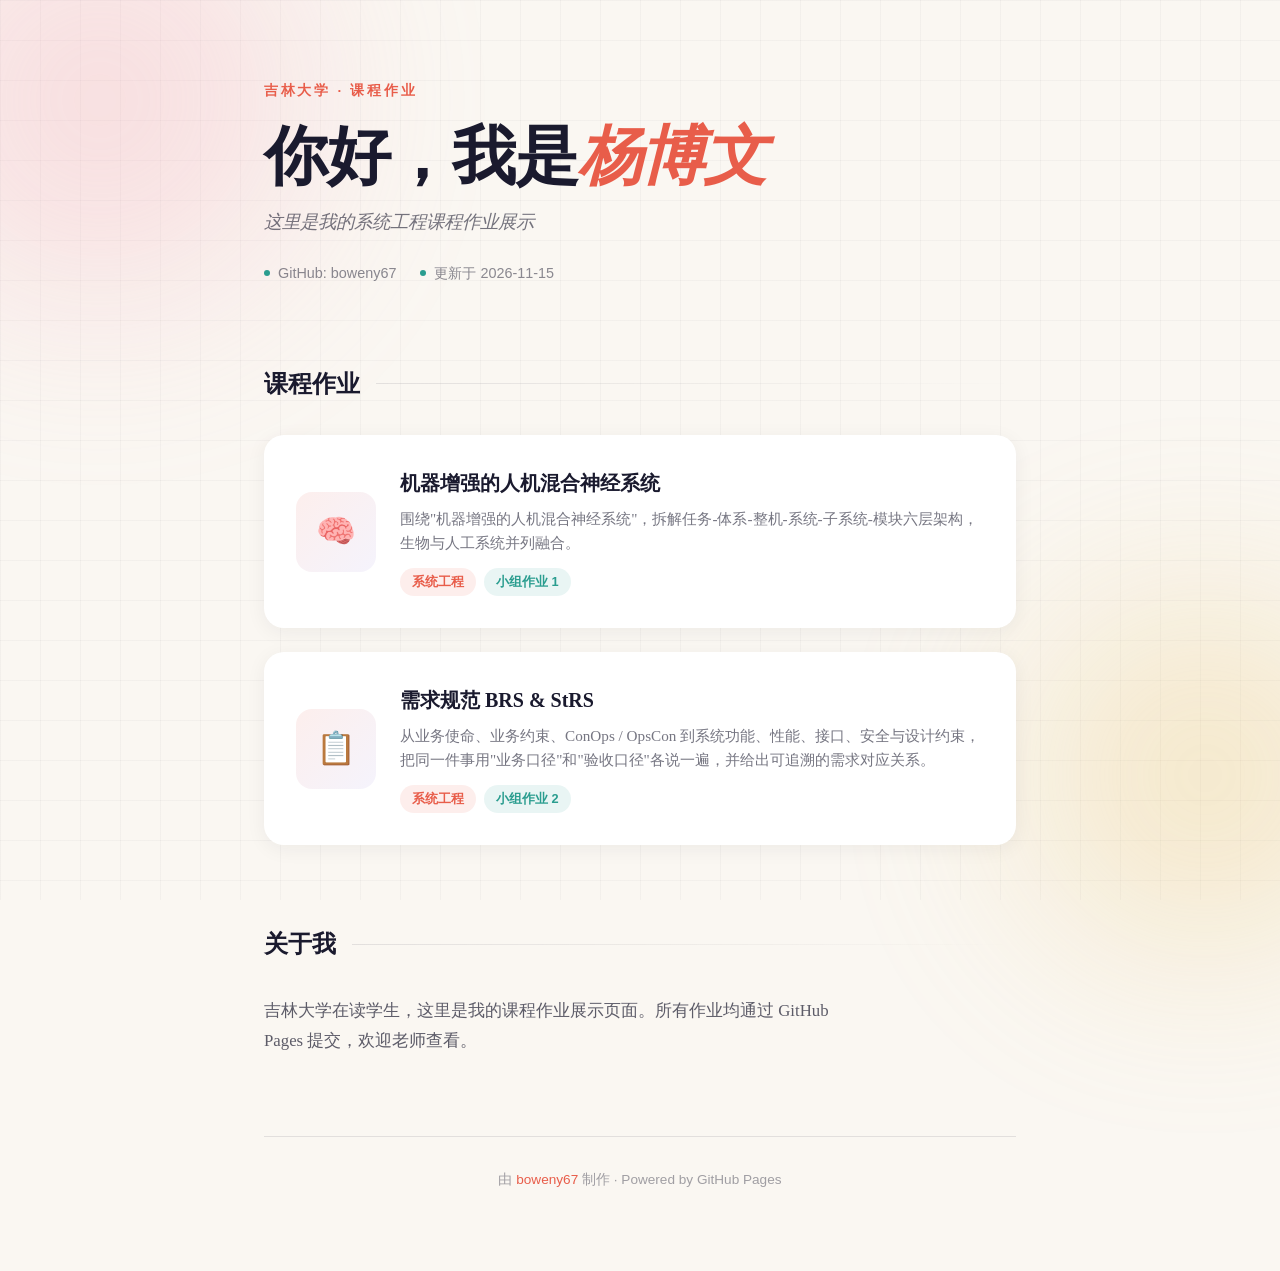
==== index.html @ 9dcc323e "主页新增作业 2 入口（需求规范 BRS & StRS）" ====
<!DOCTYPE html>
<html lang="zh-CN">
<head>
    <meta charset="UTF-8">
    <meta name="viewport" content="width=device-width, initial-scale=1.0">
    <title>杨博文 | 作业展示</title>
    <style>
        * {
            margin: 0;
            padding: 0;
            box-sizing: border-box;
        }

        :root {
            --cream: #faf7f2;
            --ink: #1a1a2e;
            --coral: #e85d4a;
            --teal: #2a9d8f;
            --sun: #e9c46a;
            --lavender: #9b8de3;
            --rose: #f4a6b8;
        }

        body {
            font-family: 'Georgia', 'Noto Serif SC', serif;
            background: var(--cream);
            color: var(--ink);
            line-height: 1.6;
            min-height: 100vh;
            position: relative;
            overflow-x: hidden;
        }

        /* 背景纹理 */
        body::before {
            content: '';
            position: fixed;
            top: 0;
            left: 0;
            width: 100%;
            height: 100%;
            background-image: 
                linear-gradient(rgba(26, 26, 46, 0.03) 1px, transparent 1px),
                linear-gradient(90deg, rgba(26, 26, 46, 0.03) 1px, transparent 1px);
            background-size: 40px 40px;
            z-index: -2;
        }

        /* 背景blob */
        .blob {
            position: fixed;
            border-radius: 50%;
            filter: blur(100px);
            opacity: 0.3;
            z-index: -1;
        }

        .blob-1 {
            width: 400px;
            height: 400px;
            background: var(--rose);
            top: -100px;
            left: -100px;
        }

        .blob-2 {
            width: 350px;
            height: 350px;
            background: var(--sun);
            bottom: -50px;
            right: -100px;
        }

        .container {
            max-width: 800px;
            margin: 0 auto;
            padding: 80px 24px;
        }

        /* 头部 */
        header {
            margin-bottom: 80px;
            position: relative;
        }

        .header-eyebrow {
            font-family: sans-serif;
            font-size: 0.85rem;
            letter-spacing: 0.2em;
            text-transform: uppercase;
            color: var(--coral);
            margin-bottom: 20px;
            font-weight: 600;
        }

        h1 {
            font-size: clamp(2.5rem, 6vw, 4rem);
            font-weight: 700;
            margin-bottom: 16px;
            line-height: 1.1;
            letter-spacing: -0.02em;
        }

        h1 em {
            font-style: italic;
            color: var(--coral);
        }

        .subtitle {
            font-size: 1.15rem;
            color: rgba(26, 26, 46, 0.6);
            margin-bottom: 24px;
            font-style: italic;
        }

        .meta {
            display: flex;
            gap: 24px;
            font-size: 0.9rem;
            color: rgba(26, 26, 46, 0.5);
            font-family: sans-serif;
        }

        .meta span {
            display: flex;
            align-items: center;
            gap: 8px;
        }

        .meta-dot {
            width: 6px;
            height: 6px;
            border-radius: 50%;
            background: var(--teal);
        }

        /* 区块标题 */
        .section-title {
            font-size: 1.5rem;
            font-weight: 700;
            margin-bottom: 32px;
            display: flex;
            align-items: center;
            gap: 16px;
        }

        .section-title::after {
            content: '';
            flex: 1;
            height: 1px;
            background: linear-gradient(90deg, rgba(26, 26, 46, 0.1), transparent);
        }

        /* 作业卡片 */
        .assignment-list {
            display: flex;
            flex-direction: column;
            gap: 24px;
            margin-bottom: 80px;
        }

        .assignment-item {
            background: white;
            padding: 32px;
            border-radius: 20px;
            box-shadow: 0 4px 20px rgba(26, 26, 46, 0.06);
            transition: all 0.4s cubic-bezier(0.175, 0.885, 0.32, 1.275);
            text-decoration: none;
            color: inherit;
            display: flex;
            gap: 24px;
            align-items: center;
            position: relative;
            overflow: hidden;
        }

        .assignment-item::before {
            content: '';
            position: absolute;
            top: 0;
            left: 0;
            width: 100%;
            height: 4px;
            background: linear-gradient(90deg, var(--coral), var(--sun), var(--teal));
            transform: scaleX(0);
            transform-origin: left;
            transition: transform 0.4s ease;
        }

        .assignment-item:hover {
            transform: translateY(-4px);
            box-shadow: 0 12px 40px rgba(26, 26, 46, 0.12);
        }

        .assignment-item:hover::before {
            transform: scaleX(1);
        }

        .assignment-thumb {
            width: 80px;
            height: 80px;
            border-radius: 16px;
            background: linear-gradient(135deg, rgba(232, 93, 74, 0.1), rgba(155, 141, 227, 0.1));
            display: flex;
            align-items: center;
            justify-content: center;
            font-size: 2rem;
            flex-shrink: 0;
        }

        .assignment-content {
            flex: 1;
        }

        .assignment-title {
            font-size: 1.25rem;
            font-weight: 700;
            margin-bottom: 8px;
        }

        .assignment-desc {
            color: rgba(26, 26, 46, 0.6);
            font-size: 0.95rem;
            margin-bottom: 12px;
            line-height: 1.6;
        }

        .assignment-tags {
            display: flex;
            gap: 8px;
        }

        .assignment-tag {
            display: inline-block;
            padding: 4px 12px;
            border-radius: 20px;
            font-size: 0.8rem;
            font-weight: 600;
            font-family: sans-serif;
        }

        .tag-coral { background: rgba(232, 93, 74, 0.1); color: var(--coral); }
        .tag-teal { background: rgba(42, 157, 143, 0.1); color: var(--teal); }

        /* 关于我 */
        .about-section {
            margin-bottom: 60px;
        }

        .about-text {
            color: rgba(26, 26, 46, 0.7);
            font-size: 1.05rem;
            line-height: 1.8;
            max-width: 600px;
        }

        /* 底部 */
        footer {
            margin-top: 80px;
            padding-top: 32px;
            border-top: 1px solid rgba(26, 26, 46, 0.1);
            text-align: center;
            color: rgba(26, 26, 46, 0.4);
            font-size: 0.85rem;
            font-family: sans-serif;
        }

        footer a {
            color: var(--coral);
            text-decoration: none;
        }

        footer a:hover {
            text-decoration: underline;
        }

        /* 响应式 */
        @media (max-width: 640px) {
            .container {
                padding: 60px 20px;
            }

            .assignment-item {
                flex-direction: column;
                align-items: flex-start;
            }

            .meta {
                flex-direction: column;
                gap: 8px;
            }
        }
    </style>
</head>
<body>
    <div class="blob blob-1"></div>
    <div class="blob blob-2"></div>

    <div class="container">
        <header>
            <div class="header-eyebrow">吉林大学 · 课程作业</div>
            <h1>你好，我是<em>杨博文</em></h1>
            <p class="subtitle">这里是我的系统工程课程作业展示</p>
            <div class="meta">
                <span><span class="meta-dot"></span>GitHub: boweny67</span>
                <span><span class="meta-dot"></span>更新于 2026-11-15</span>
            </div>
        </header>

        <section>
            <h2 class="section-title">课程作业</h2>
            <div class="assignment-list">
                <a href="assignment1/" class="assignment-item">
                    <div class="assignment-thumb">🧠</div>
                    <div class="assignment-content">
                        <div class="assignment-title">机器增强的人机混合神经系统</div>
                        <p class="assignment-desc">围绕"机器增强的人机混合神经系统"，拆解任务-体系-整机-系统-子系统-模块六层架构，生物与人工系统并列融合。</p>
                        <div class="assignment-tags">
                            <span class="assignment-tag tag-coral">系统工程</span>
                            <span class="assignment-tag tag-teal">小组作业 1</span>
                        </div>
                    </div>
                </a>
                <a href="assignment2/" class="assignment-item">
                    <div class="assignment-thumb">📋</div>
                    <div class="assignment-content">
                        <div class="assignment-title">需求规范 BRS &amp; StRS</div>
                        <p class="assignment-desc">从业务使命、业务约束、ConOps / OpsCon 到系统功能、性能、接口、安全与设计约束，把同一件事用"业务口径"和"验收口径"各说一遍，并给出可追溯的需求对应关系。</p>
                        <div class="assignment-tags">
                            <span class="assignment-tag tag-coral">系统工程</span>
                            <span class="assignment-tag tag-teal">小组作业 2</span>
                        </div>
                    </div>
                </a>
            </div>
        </section>

        <section class="about-section">
            <h2 class="section-title">关于我</h2>
            <p class="about-text">
                吉林大学在读学生，这里是我的课程作业展示页面。所有作业均通过 GitHub Pages 提交，欢迎老师查看。
            </p>
        </section>

        <footer>
            <p>由 <a href="https://github.com/boweny67">boweny67</a> 制作 · Powered by GitHub Pages</p>
        </footer>
    </div>
</body>
</html>
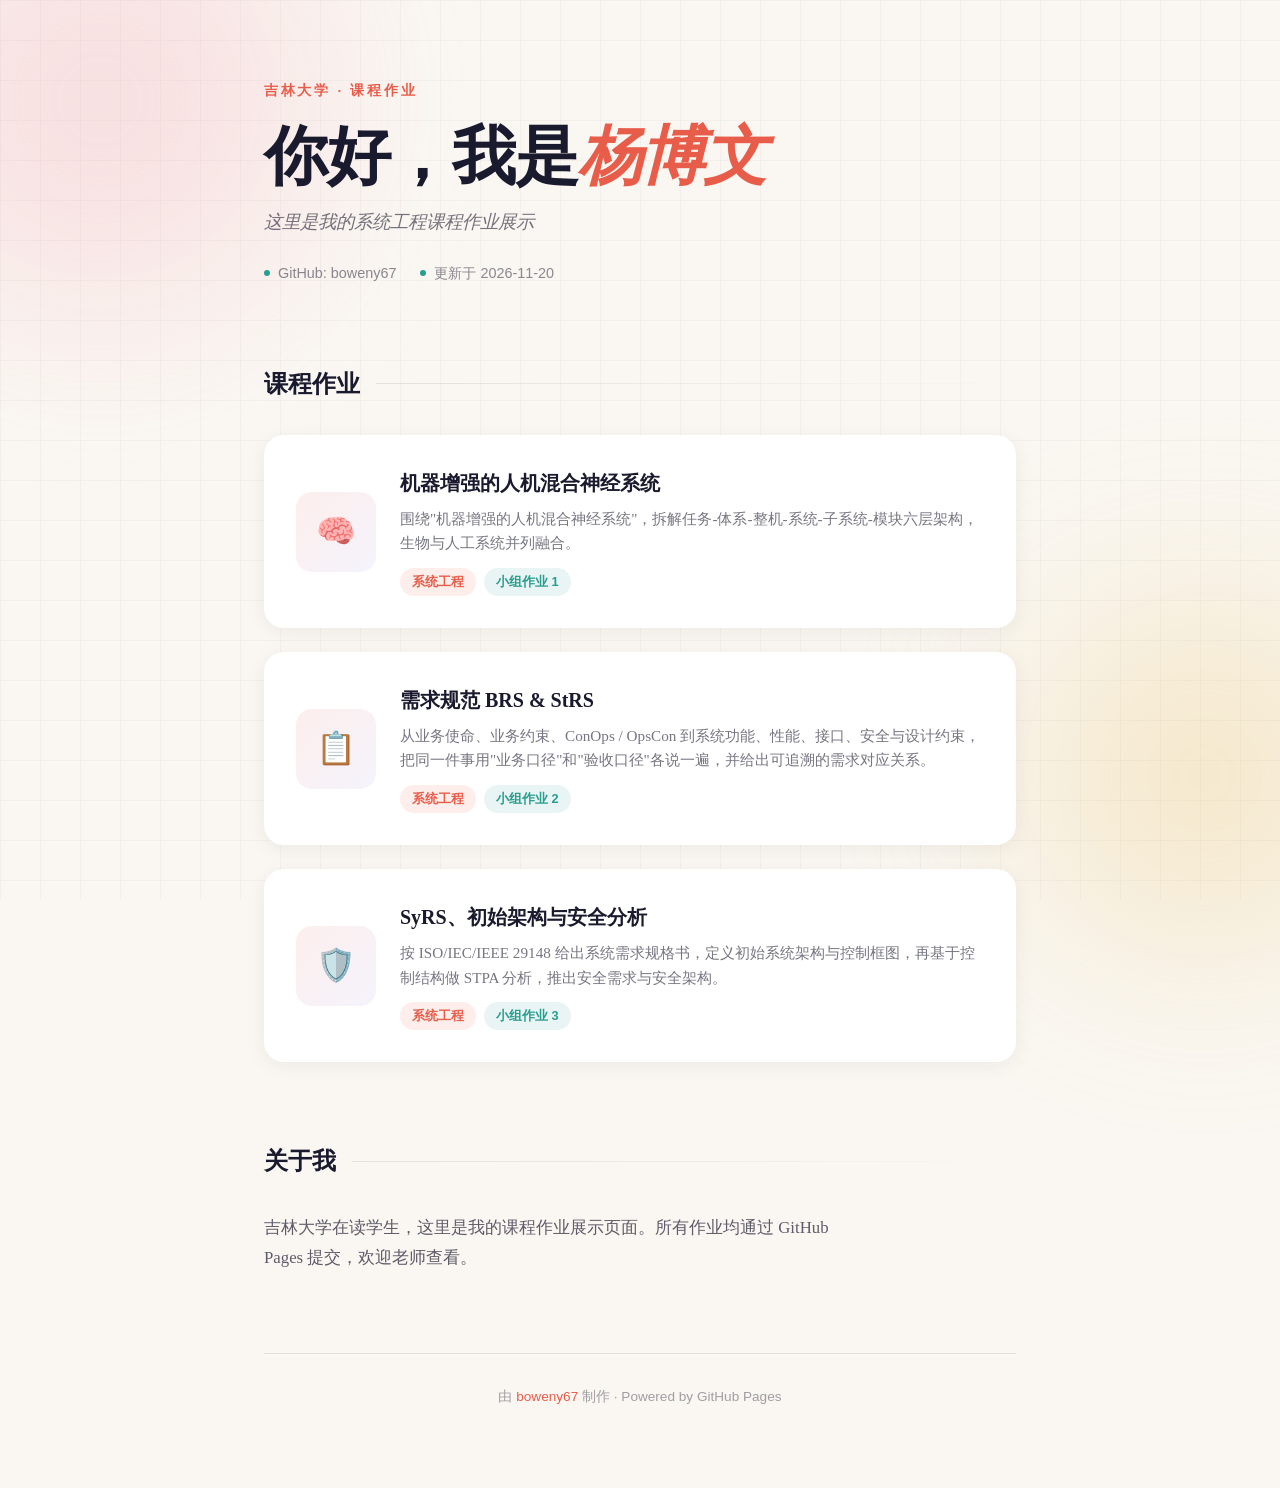
==== commit a0d72e2c: "主页新增作业 3 入口（SyRS、初始架构与 STPA 安全分析）" ====
--- a/index.html
+++ b/index.html
@@ -303,7 +303,7 @@
             <p class="subtitle">这里是我的系统工程课程作业展示</p>
             <div class="meta">
                 <span><span class="meta-dot"></span>GitHub: boweny67</span>
-                <span><span class="meta-dot"></span>更新于 2026-11-15</span>
+                <span><span class="meta-dot"></span>更新于 2026-11-20</span>
             </div>
         </header>
 
@@ -332,6 +332,17 @@
                         </div>
                     </div>
                 </a>
+                <a href="assignment3/" class="assignment-item">
+                    <div class="assignment-thumb">🛡️</div>
+                    <div class="assignment-content">
+                        <div class="assignment-title">SyRS、初始架构与安全分析</div>
+                        <p class="assignment-desc">按 ISO/IEC/IEEE 29148 给出系统需求规格书，定义初始系统架构与控制框图，再基于控制结构做 STPA 分析，推出安全需求与安全架构。</p>
+                        <div class="assignment-tags">
+                            <span class="assignment-tag tag-coral">系统工程</span>
+                            <span class="assignment-tag tag-teal">小组作业 3</span>
+                        </div>
+                    </div>
+                </a>
             </div>
         </section>
 
@@ -347,4 +358,4 @@
         </footer>
     </div>
 </body>
-</html>+</html>
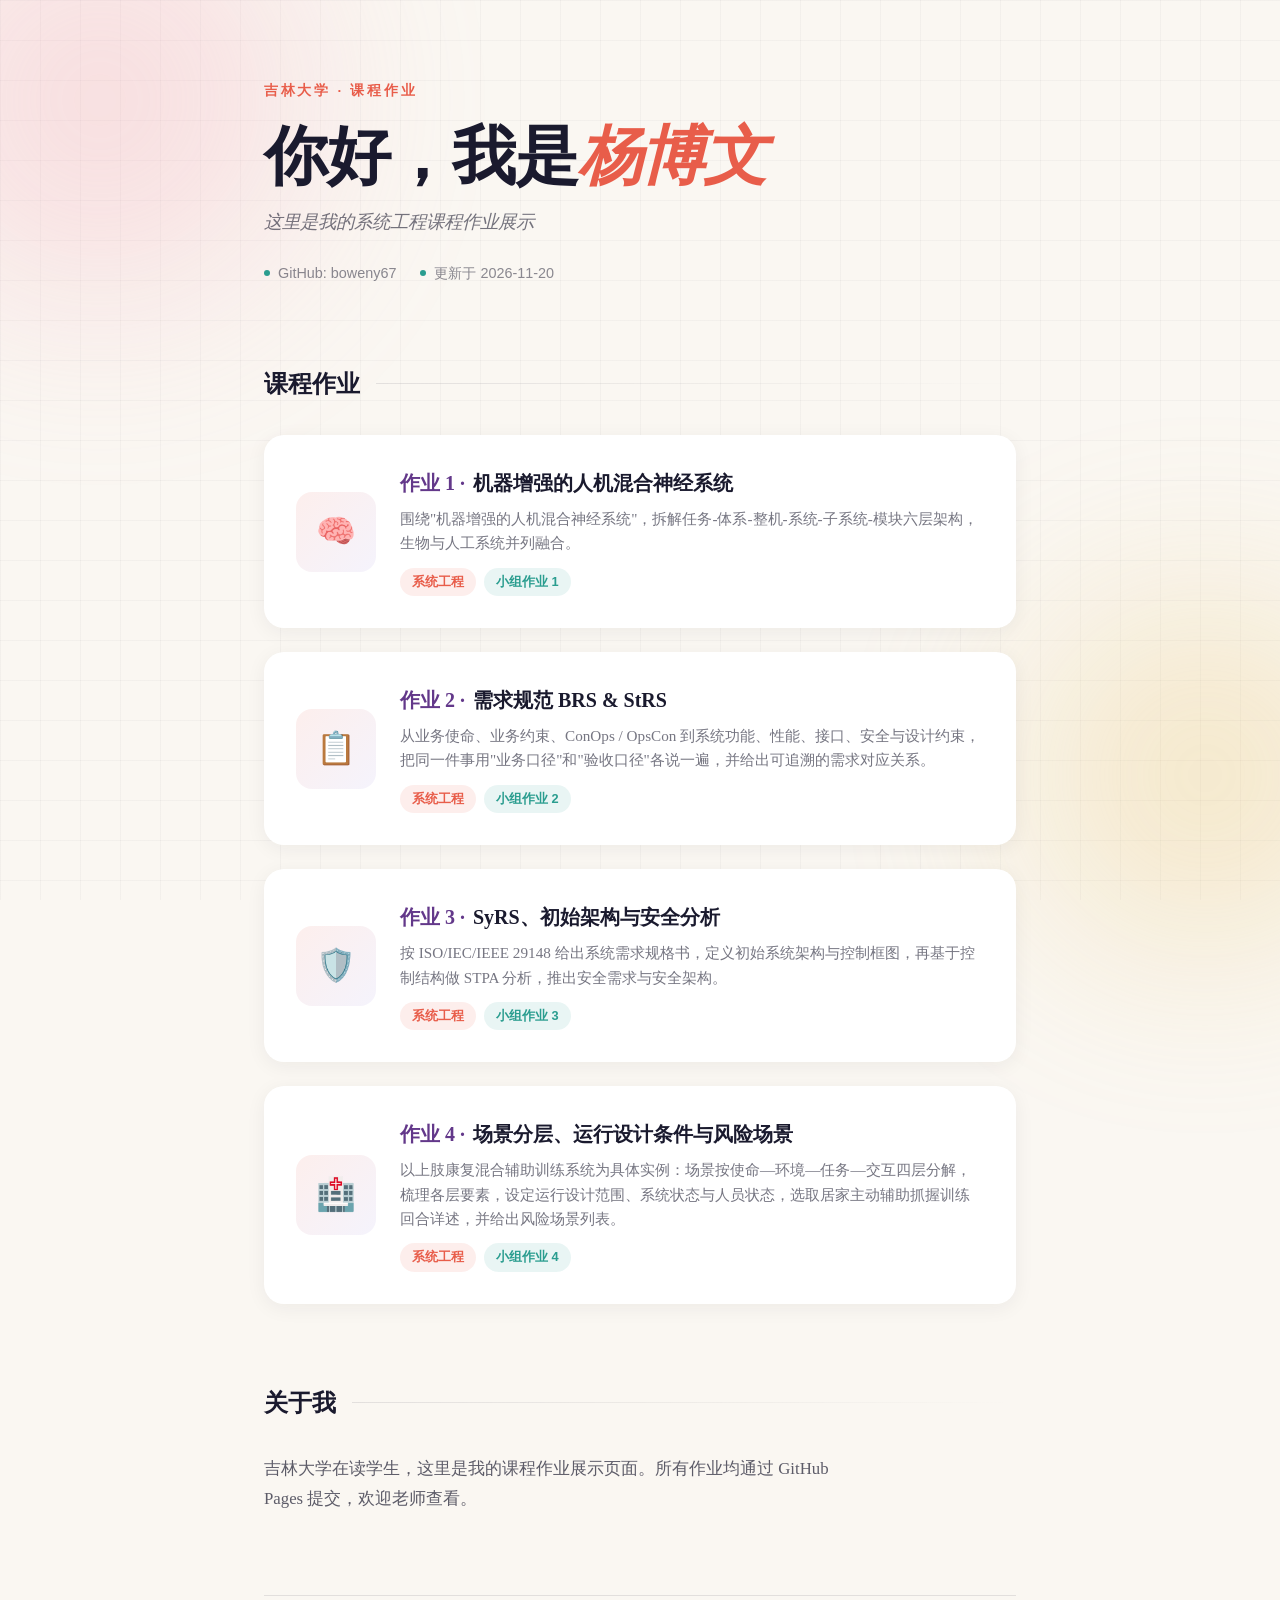
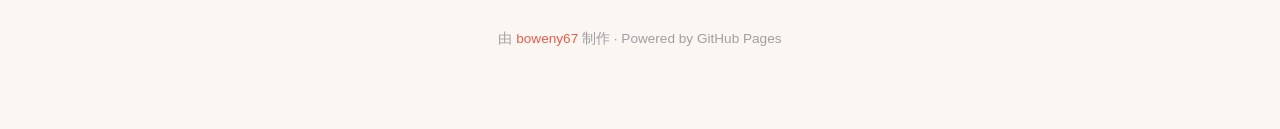
==== commit b8f29bf7: "feat: 新增作业4场景分层与风险场景；主页卡片标题标注作业编号；作业3收敛与作业2重复的追溯复述" ====
--- a/index.html
+++ b/index.html
@@ -218,6 +218,13 @@
             margin-bottom: 8px;
         }
 
+        .assignment-title .title-no {
+            color: #63388a;
+            font-weight: 700;
+            margin-right: 8px;
+            white-space: nowrap;
+        }
+
         .assignment-desc {
             color: rgba(26, 26, 46, 0.6);
             font-size: 0.95rem;
@@ -313,7 +320,7 @@
                 <a href="assignment1/" class="assignment-item">
                     <div class="assignment-thumb">🧠</div>
                     <div class="assignment-content">
-                        <div class="assignment-title">机器增强的人机混合神经系统</div>
+                        <div class="assignment-title"><span class="title-no">作业 1 ·</span>机器增强的人机混合神经系统</div>
                         <p class="assignment-desc">围绕"机器增强的人机混合神经系统"，拆解任务-体系-整机-系统-子系统-模块六层架构，生物与人工系统并列融合。</p>
                         <div class="assignment-tags">
                             <span class="assignment-tag tag-coral">系统工程</span>
@@ -324,7 +331,7 @@
                 <a href="assignment2/" class="assignment-item">
                     <div class="assignment-thumb">📋</div>
                     <div class="assignment-content">
-                        <div class="assignment-title">需求规范 BRS &amp; StRS</div>
+                        <div class="assignment-title"><span class="title-no">作业 2 ·</span>需求规范 BRS &amp; StRS</div>
                         <p class="assignment-desc">从业务使命、业务约束、ConOps / OpsCon 到系统功能、性能、接口、安全与设计约束，把同一件事用"业务口径"和"验收口径"各说一遍，并给出可追溯的需求对应关系。</p>
                         <div class="assignment-tags">
                             <span class="assignment-tag tag-coral">系统工程</span>
@@ -335,7 +342,7 @@
                 <a href="assignment3/" class="assignment-item">
                     <div class="assignment-thumb">🛡️</div>
                     <div class="assignment-content">
-                        <div class="assignment-title">SyRS、初始架构与安全分析</div>
+                        <div class="assignment-title"><span class="title-no">作业 3 ·</span>SyRS、初始架构与安全分析</div>
                         <p class="assignment-desc">按 ISO/IEC/IEEE 29148 给出系统需求规格书，定义初始系统架构与控制框图，再基于控制结构做 STPA 分析，推出安全需求与安全架构。</p>
                         <div class="assignment-tags">
                             <span class="assignment-tag tag-coral">系统工程</span>
@@ -343,6 +350,17 @@
                         </div>
                     </div>
                 </a>
+                <a href="assignment4/" class="assignment-item">
+                    <div class="assignment-thumb">🏥</div>
+                    <div class="assignment-content">
+                        <div class="assignment-title"><span class="title-no">作业 4 ·</span>场景分层、运行设计条件与风险场景</div>
+                        <p class="assignment-desc">以上肢康复混合辅助训练系统为具体实例：场景按使命—环境—任务—交互四层分解，梳理各层要素，设定运行设计范围、系统状态与人员状态，选取居家主动辅助抓握训练回合详述，并给出风险场景列表。</p>
+                        <div class="assignment-tags">
+                            <span class="assignment-tag tag-coral">系统工程</span>
+                            <span class="assignment-tag tag-teal">小组作业 4</span>
+                        </div>
+                    </div>
+                </a>
             </div>
         </section>
 
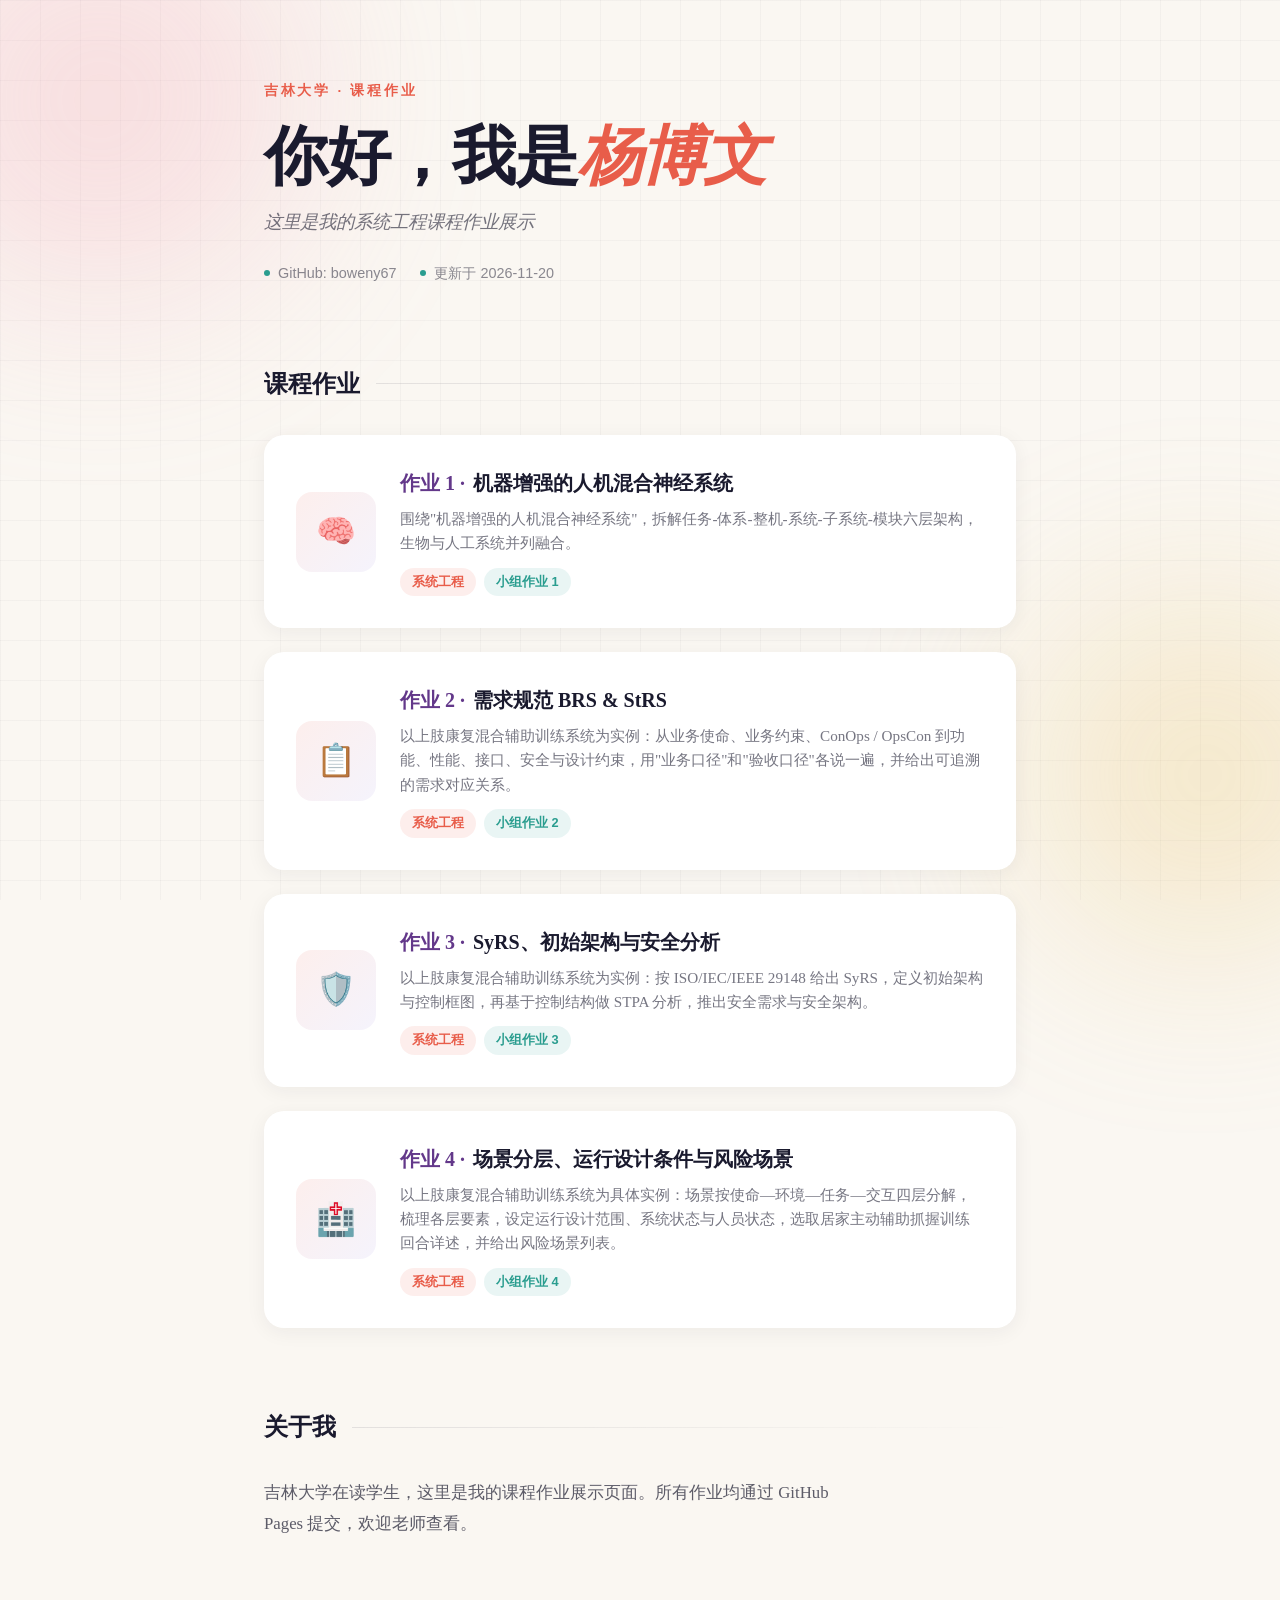
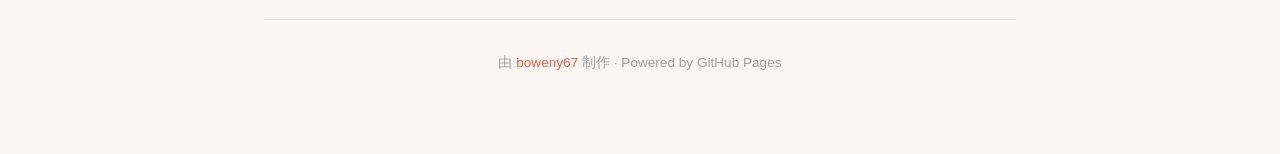
==== commit 6c6fb59c: "feat: 作业2/3统一落地上肢康复混合辅助训练系统实例；作业2改版对齐作业1视觉令牌并加类别筛选；主页卡片描述同步" ====
--- a/index.html
+++ b/index.html
@@ -332,7 +332,7 @@
                     <div class="assignment-thumb">📋</div>
                     <div class="assignment-content">
                         <div class="assignment-title"><span class="title-no">作业 2 ·</span>需求规范 BRS &amp; StRS</div>
-                        <p class="assignment-desc">从业务使命、业务约束、ConOps / OpsCon 到系统功能、性能、接口、安全与设计约束，把同一件事用"业务口径"和"验收口径"各说一遍，并给出可追溯的需求对应关系。</p>
+                        <p class="assignment-desc">以上肢康复混合辅助训练系统为实例：从业务使命、业务约束、ConOps / OpsCon 到功能、性能、接口、安全与设计约束，用"业务口径"和"验收口径"各说一遍，并给出可追溯的需求对应关系。</p>
                         <div class="assignment-tags">
                             <span class="assignment-tag tag-coral">系统工程</span>
                             <span class="assignment-tag tag-teal">小组作业 2</span>
@@ -343,7 +343,7 @@
                     <div class="assignment-thumb">🛡️</div>
                     <div class="assignment-content">
                         <div class="assignment-title"><span class="title-no">作业 3 ·</span>SyRS、初始架构与安全分析</div>
-                        <p class="assignment-desc">按 ISO/IEC/IEEE 29148 给出系统需求规格书，定义初始系统架构与控制框图，再基于控制结构做 STPA 分析，推出安全需求与安全架构。</p>
+                        <p class="assignment-desc">以上肢康复混合辅助训练系统为实例：按 ISO/IEC/IEEE 29148 给出 SyRS，定义初始架构与控制框图，再基于控制结构做 STPA 分析，推出安全需求与安全架构。</p>
                         <div class="assignment-tags">
                             <span class="assignment-tag tag-coral">系统工程</span>
                             <span class="assignment-tag tag-teal">小组作业 3</span>
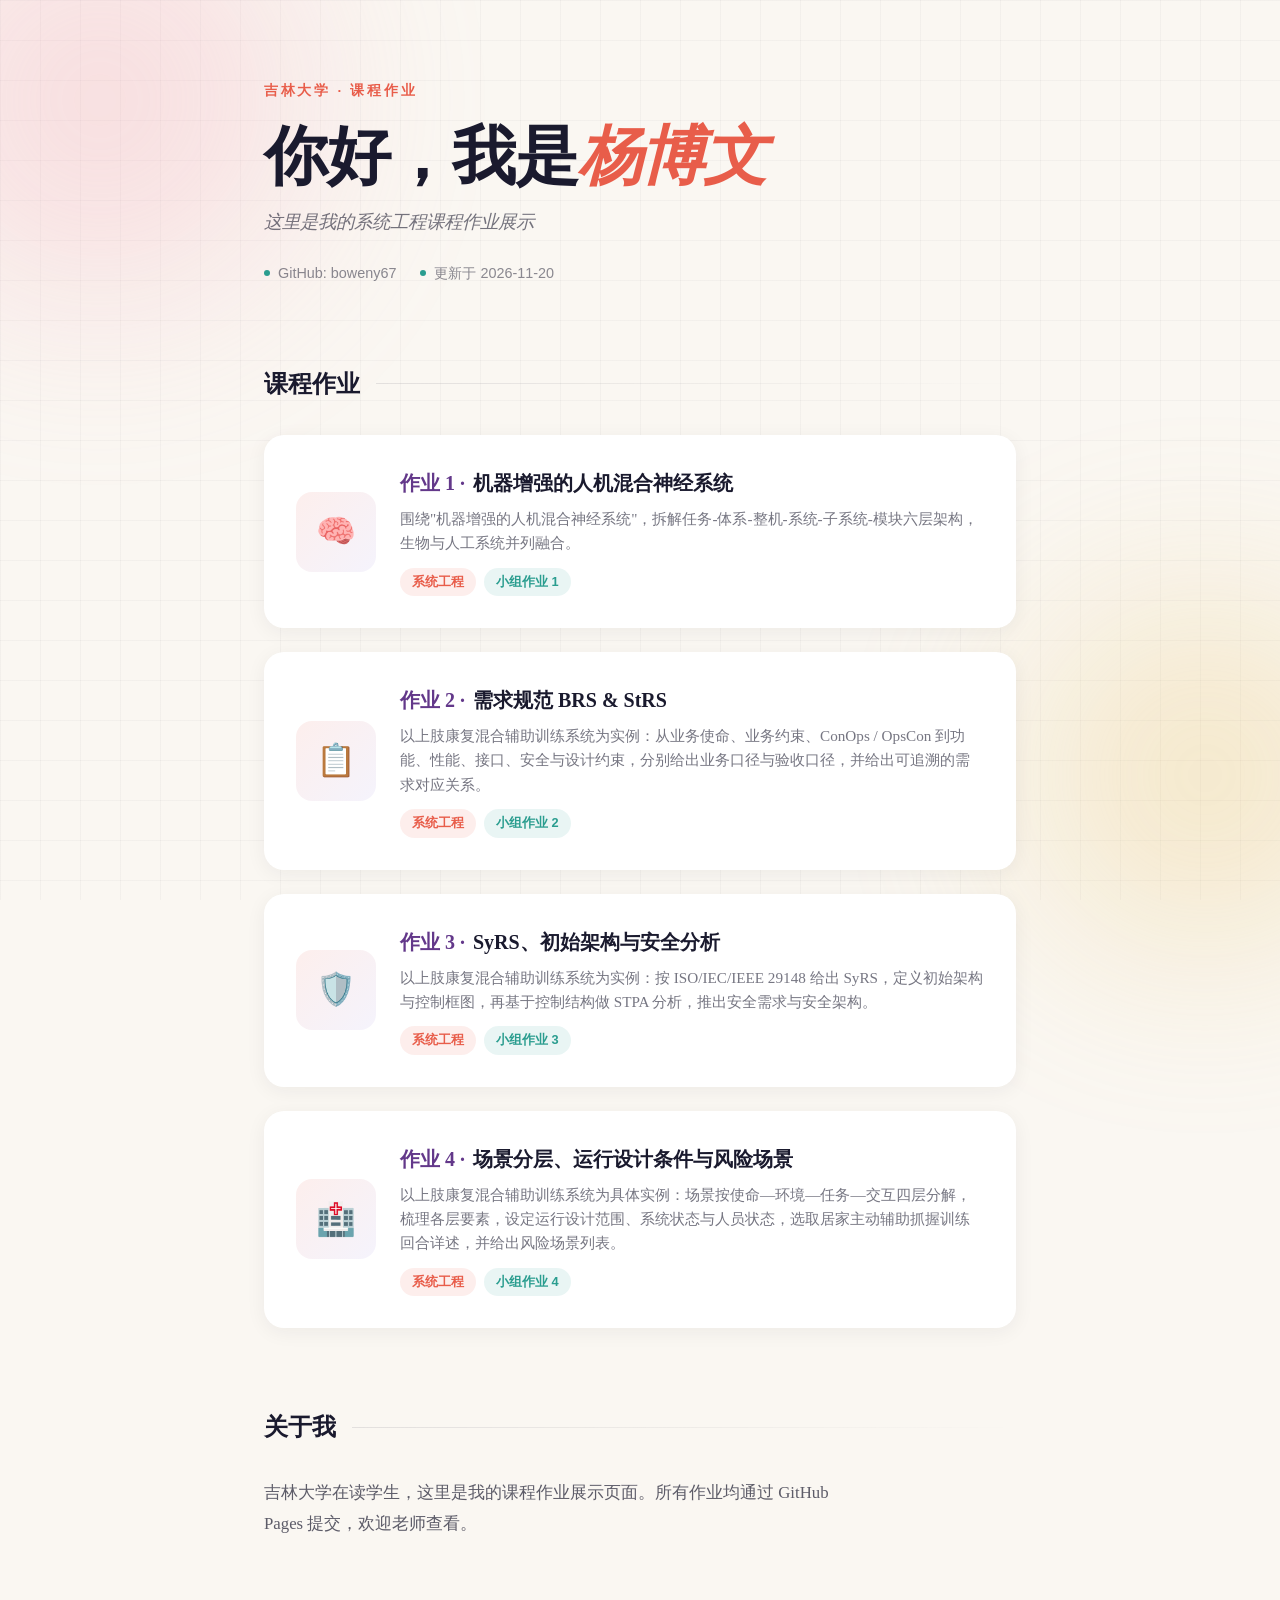
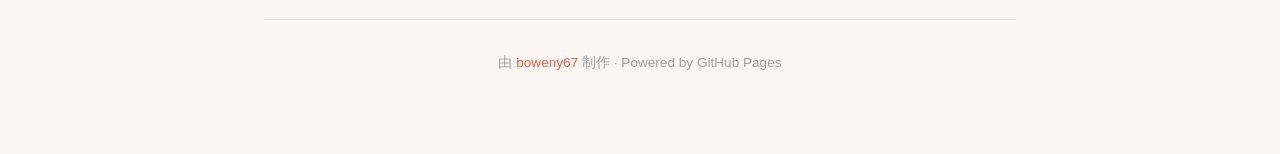
==== commit dee27b37: "style: 作业2/3/4与主页文案去模板化，保留需求编号、指标与安全口径" ====
--- a/index.html
+++ b/index.html
@@ -332,7 +332,7 @@
                     <div class="assignment-thumb">📋</div>
                     <div class="assignment-content">
                         <div class="assignment-title"><span class="title-no">作业 2 ·</span>需求规范 BRS &amp; StRS</div>
-                        <p class="assignment-desc">以上肢康复混合辅助训练系统为实例：从业务使命、业务约束、ConOps / OpsCon 到功能、性能、接口、安全与设计约束，用"业务口径"和"验收口径"各说一遍，并给出可追溯的需求对应关系。</p>
+                        <p class="assignment-desc">以上肢康复混合辅助训练系统为实例：从业务使命、业务约束、ConOps / OpsCon 到功能、性能、接口、安全与设计约束，分别给出业务口径与验收口径，并给出可追溯的需求对应关系。</p>
                         <div class="assignment-tags">
                             <span class="assignment-tag tag-coral">系统工程</span>
                             <span class="assignment-tag tag-teal">小组作业 2</span>
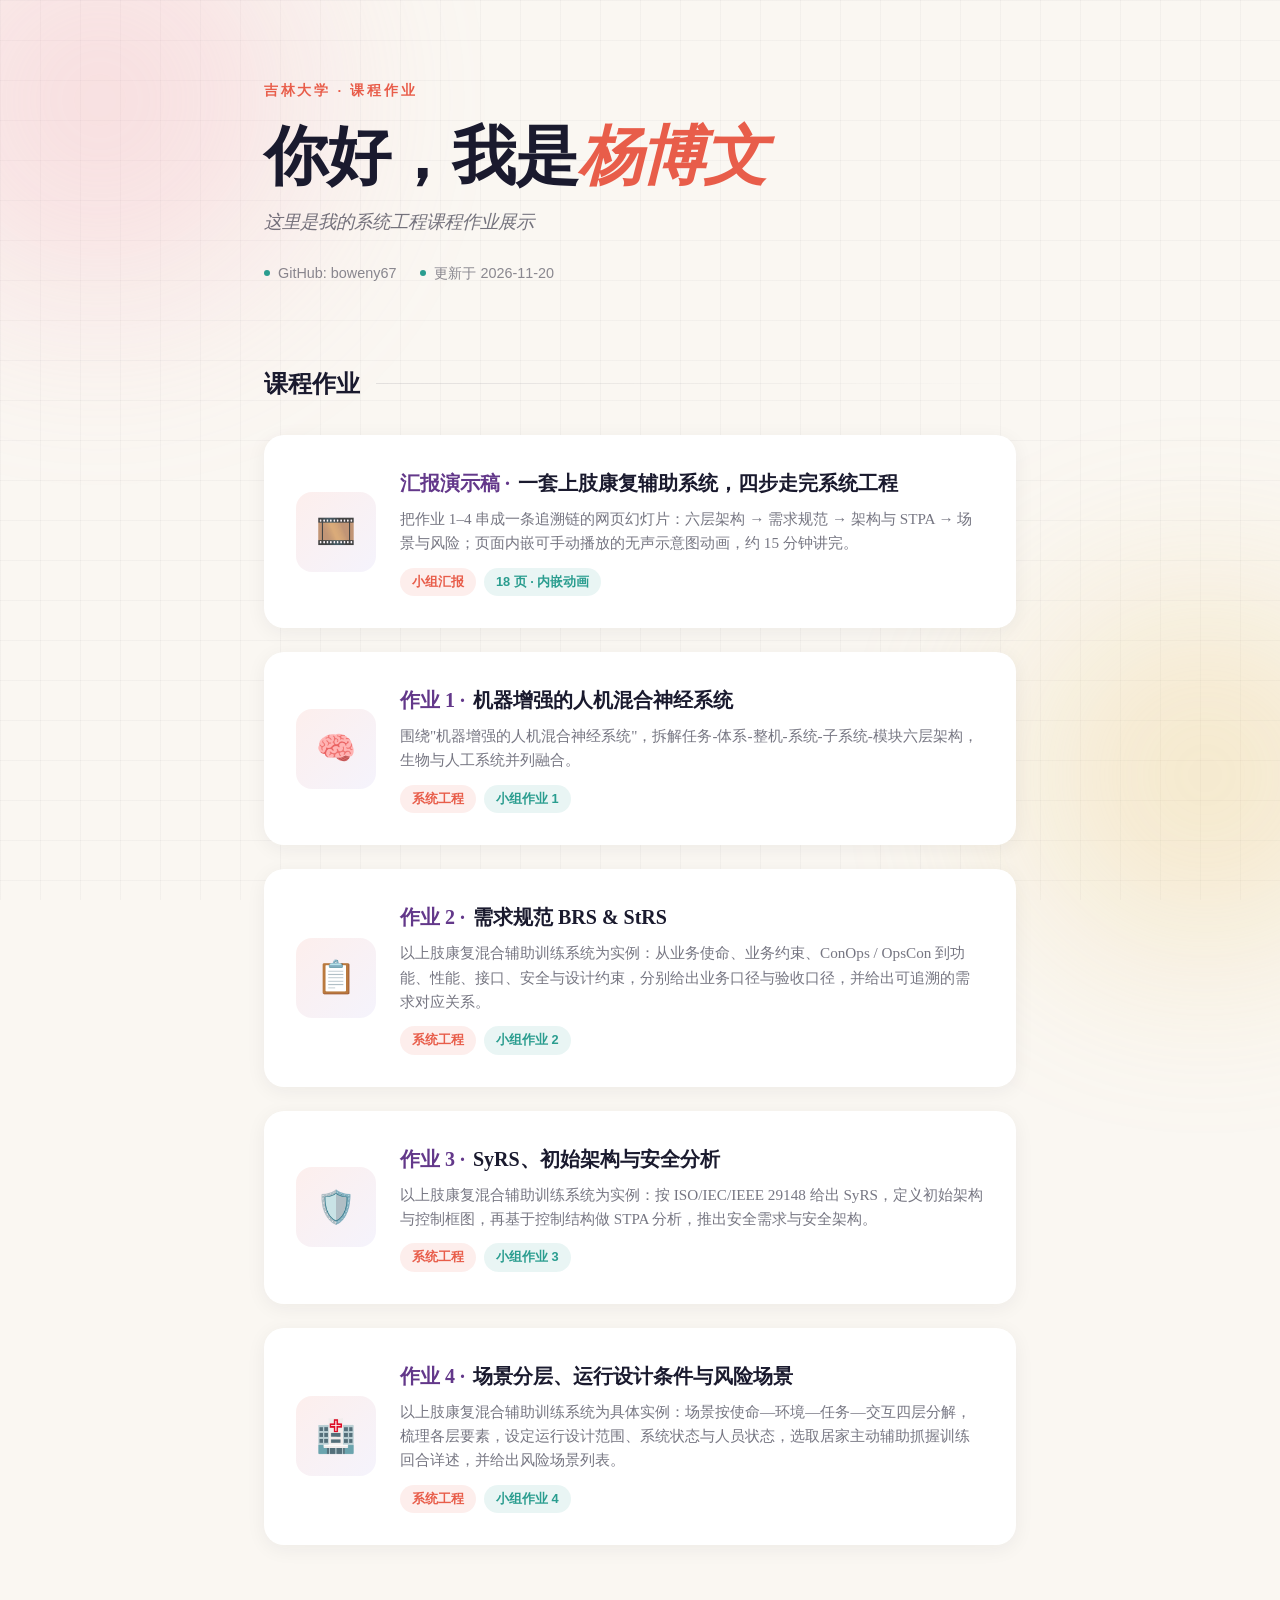
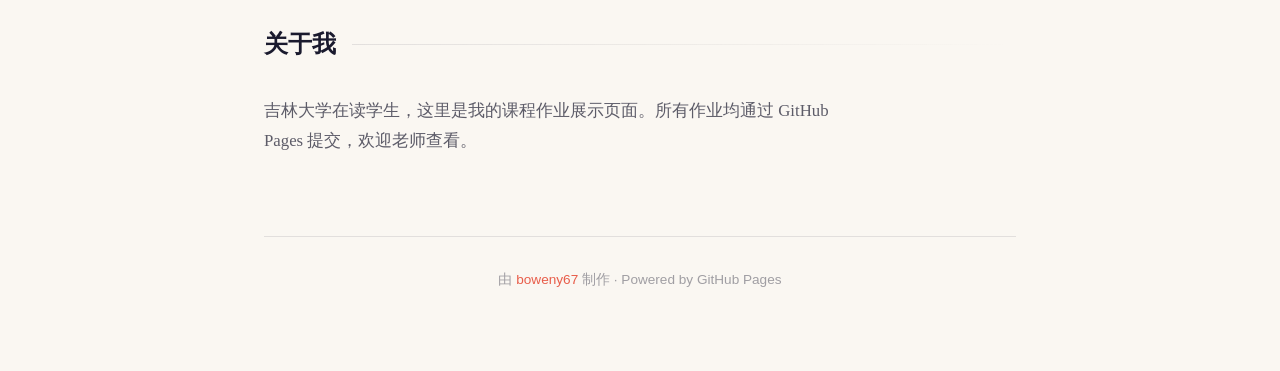
==== commit 2913cf4a: "feat: 新增四份作业串讲网页演示稿（18 页，内嵌可手动播放的无声动画）" ====
--- a/index.html
+++ b/index.html
@@ -317,6 +317,17 @@
         <section>
             <h2 class="section-title">课程作业</h2>
             <div class="assignment-list">
+                <a href="presentation/" class="assignment-item">
+                    <div class="assignment-thumb">🎞️</div>
+                    <div class="assignment-content">
+                        <div class="assignment-title"><span class="title-no">汇报演示稿 ·</span>一套上肢康复辅助系统，四步走完系统工程</div>
+                        <p class="assignment-desc">把作业 1–4 串成一条追溯链的网页幻灯片：六层架构 → 需求规范 → 架构与 STPA → 场景与风险；页面内嵌可手动播放的无声示意图动画，约 15 分钟讲完。</p>
+                        <div class="assignment-tags">
+                            <span class="assignment-tag tag-coral">小组汇报</span>
+                            <span class="assignment-tag tag-teal">18 页 · 内嵌动画</span>
+                        </div>
+                    </div>
+                </a>
                 <a href="assignment1/" class="assignment-item">
                     <div class="assignment-thumb">🧠</div>
                     <div class="assignment-content">
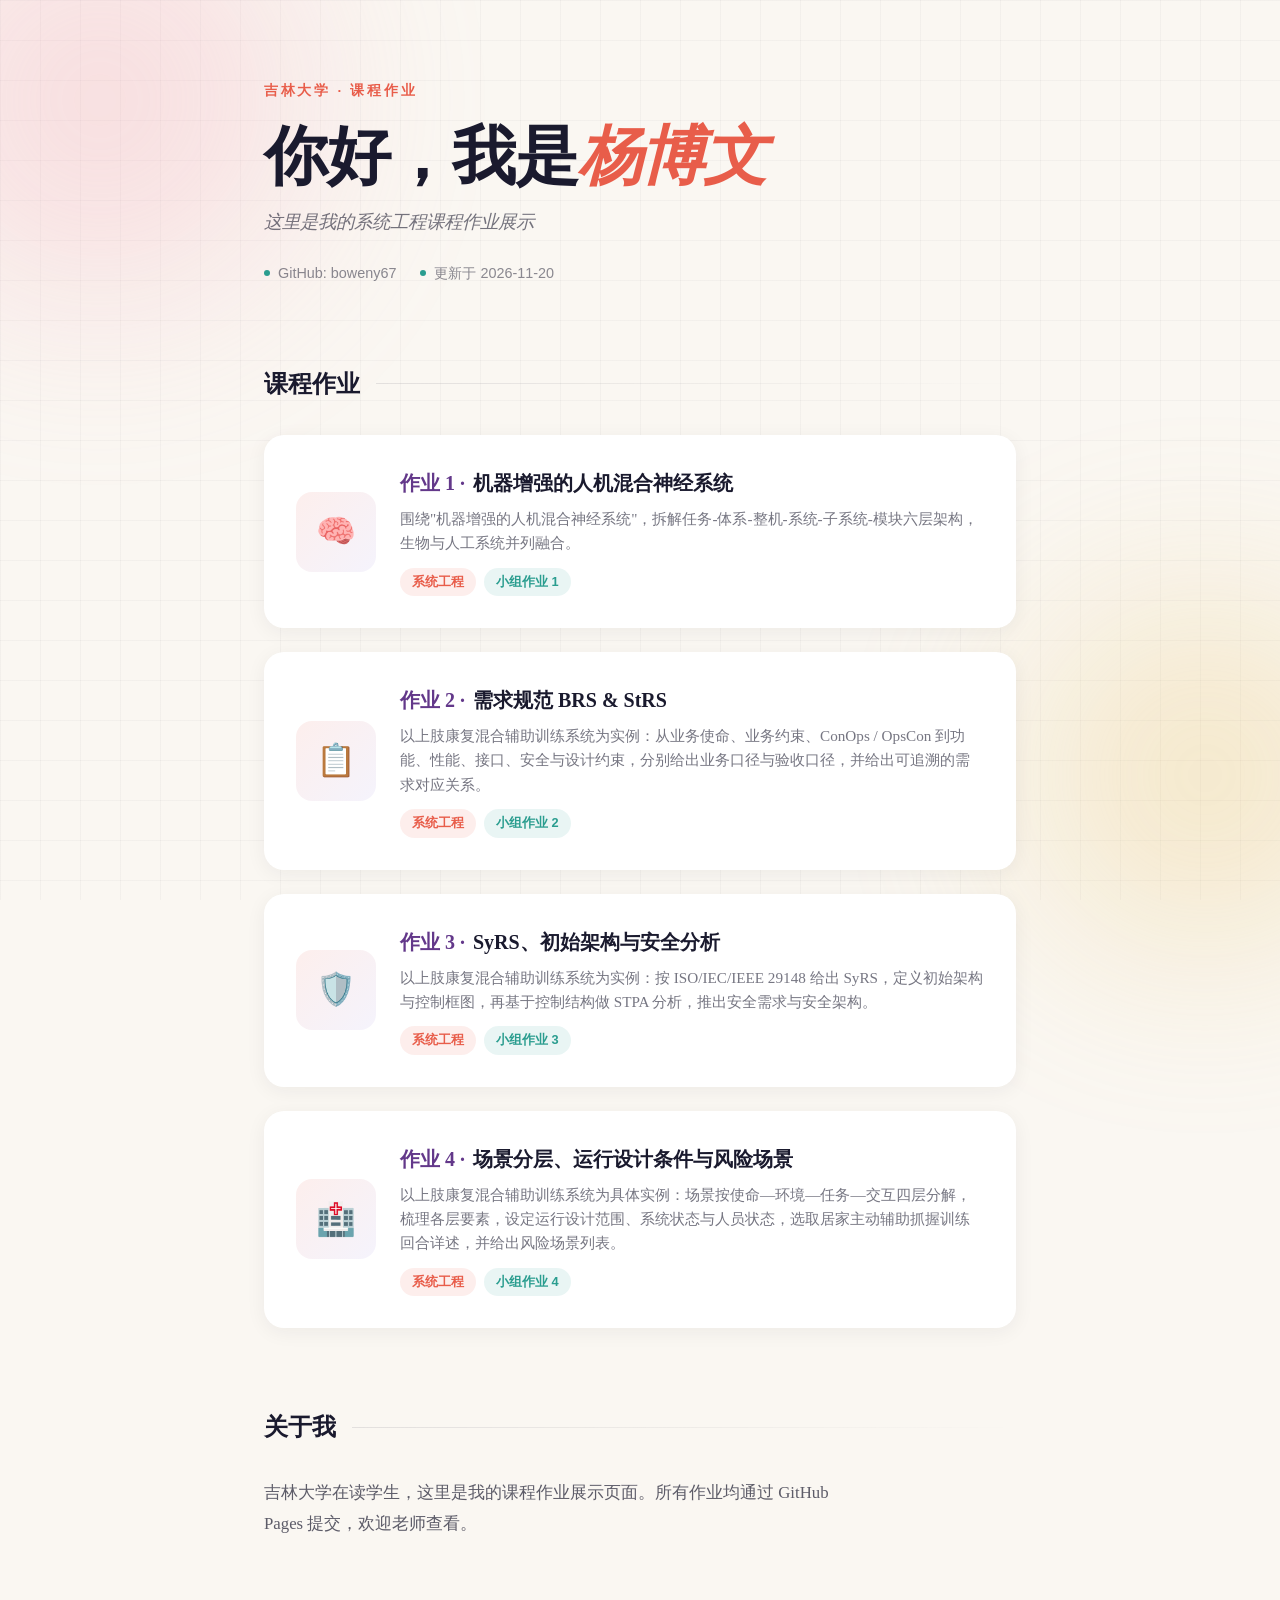
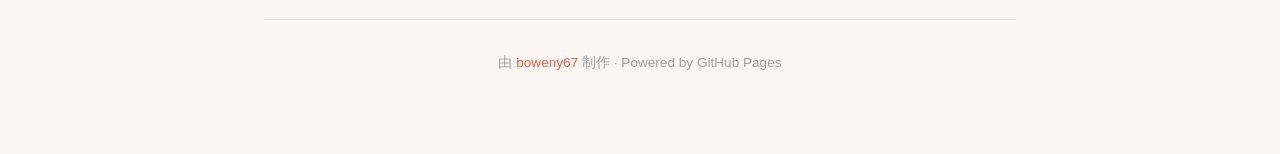
==== commit 5807c875: "revert: 主页撤下演示稿入口卡片，演示稿保留在独立路径" ====
--- a/index.html
+++ b/index.html
@@ -317,17 +317,6 @@
         <section>
             <h2 class="section-title">课程作业</h2>
             <div class="assignment-list">
-                <a href="presentation/" class="assignment-item">
-                    <div class="assignment-thumb">🎞️</div>
-                    <div class="assignment-content">
-                        <div class="assignment-title"><span class="title-no">汇报演示稿 ·</span>一套上肢康复辅助系统，四步走完系统工程</div>
-                        <p class="assignment-desc">把作业 1–4 串成一条追溯链的网页幻灯片：六层架构 → 需求规范 → 架构与 STPA → 场景与风险；页面内嵌可手动播放的无声示意图动画，约 15 分钟讲完。</p>
-                        <div class="assignment-tags">
-                            <span class="assignment-tag tag-coral">小组汇报</span>
-                            <span class="assignment-tag tag-teal">18 页 · 内嵌动画</span>
-                        </div>
-                    </div>
-                </a>
                 <a href="assignment1/" class="assignment-item">
                     <div class="assignment-thumb">🧠</div>
                     <div class="assignment-content">
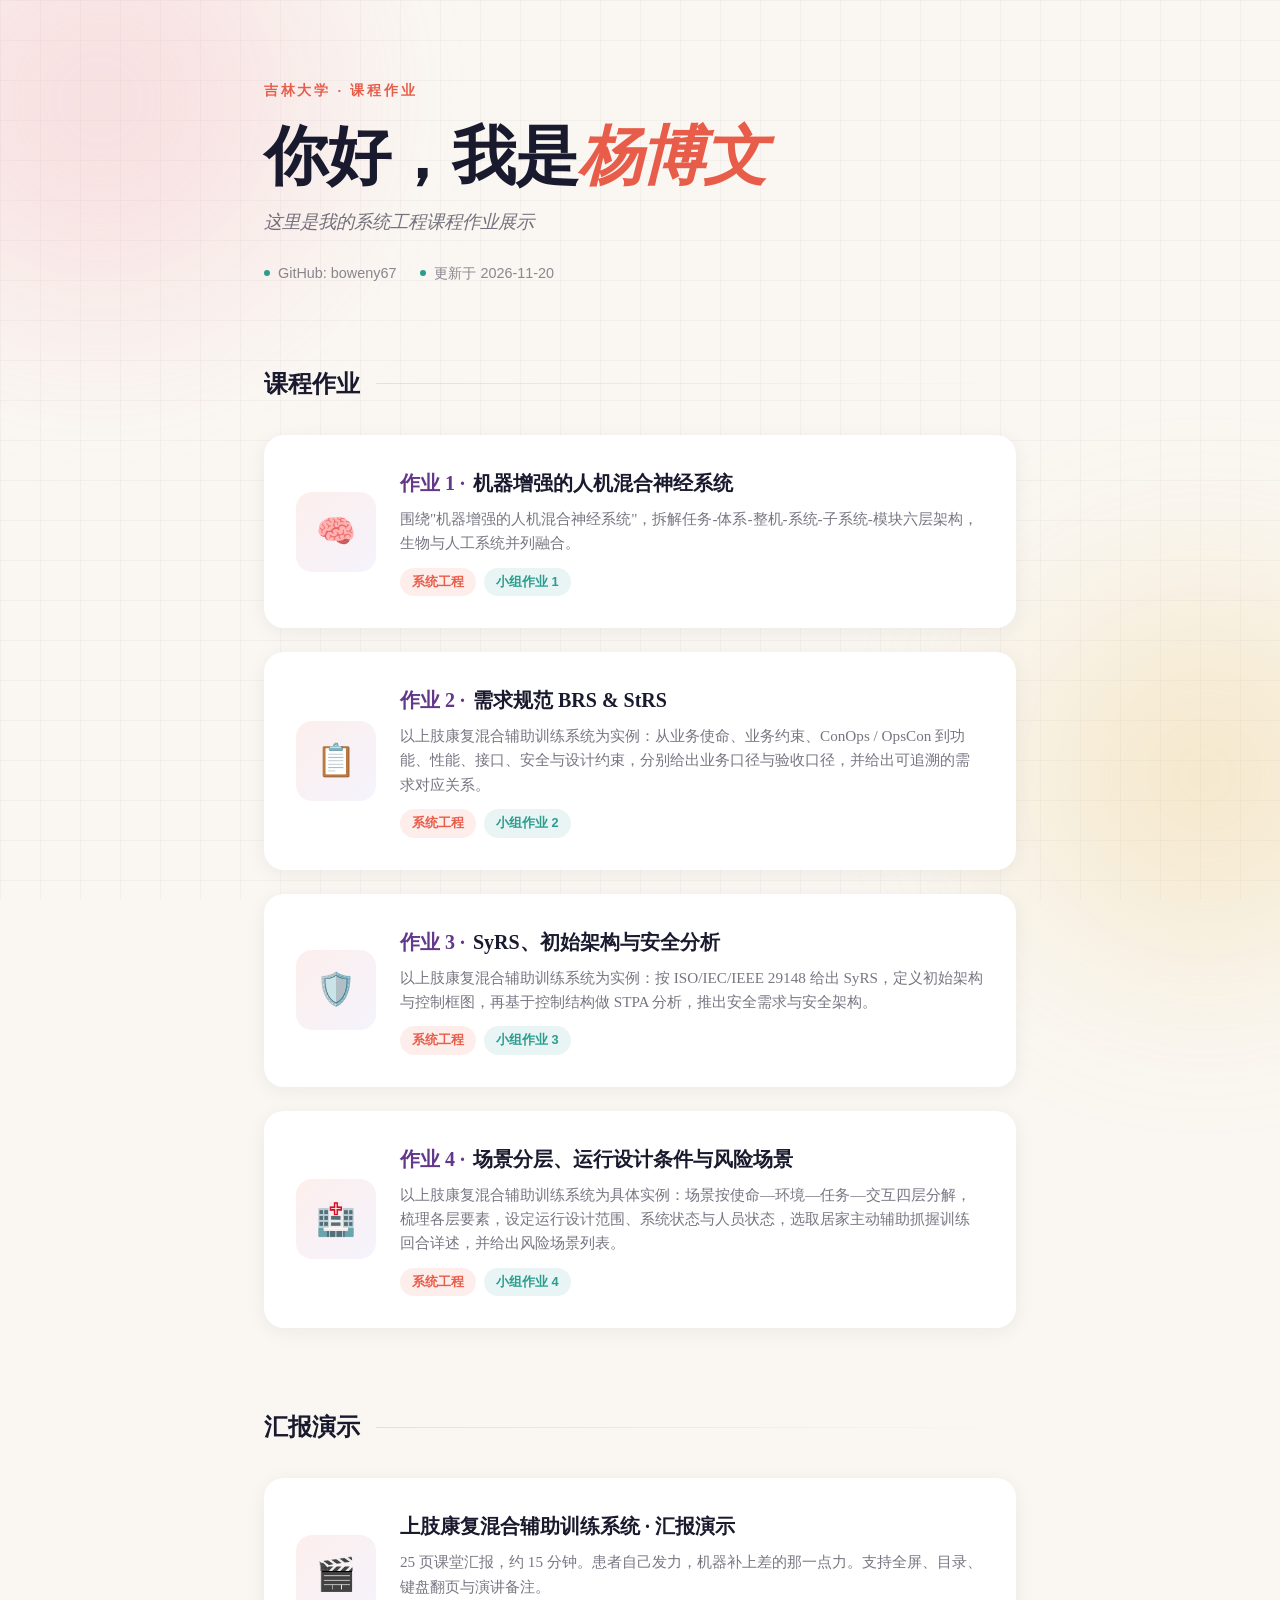
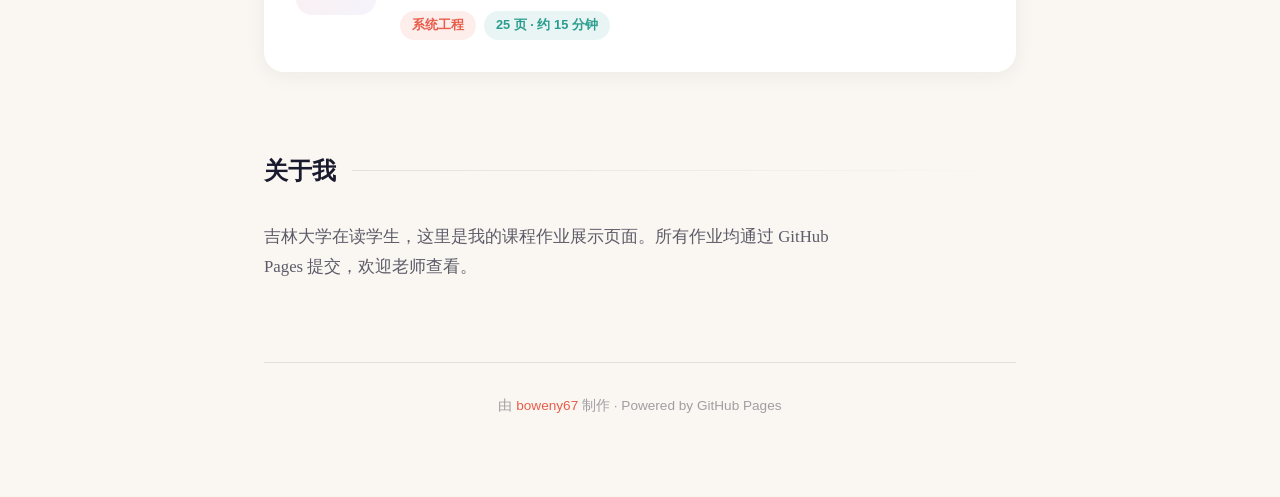
==== commit 989b4d06: "Update rehab presentation" ====
--- a/index.html
+++ b/index.html
@@ -364,6 +364,23 @@
             </div>
         </section>
 
+        <section>
+            <h2 class="section-title">汇报演示</h2>
+            <div class="assignment-list">
+                <a href="rehab/" class="assignment-item">
+                    <div class="assignment-thumb">🎬</div>
+                    <div class="assignment-content">
+                        <div class="assignment-title">上肢康复混合辅助训练系统 · 汇报演示</div>
+                        <p class="assignment-desc">25 页课堂汇报，约 15 分钟。患者自己发力，机器补上差的那一点力。支持全屏、目录、键盘翻页与演讲备注。</p>
+                        <div class="assignment-tags">
+                            <span class="assignment-tag tag-coral">系统工程</span>
+                            <span class="assignment-tag tag-teal">25 页 · 约 15 分钟</span>
+                        </div>
+                    </div>
+                </a>
+            </div>
+        </section>
+
         <section class="about-section">
             <h2 class="section-title">关于我</h2>
             <p class="about-text">
